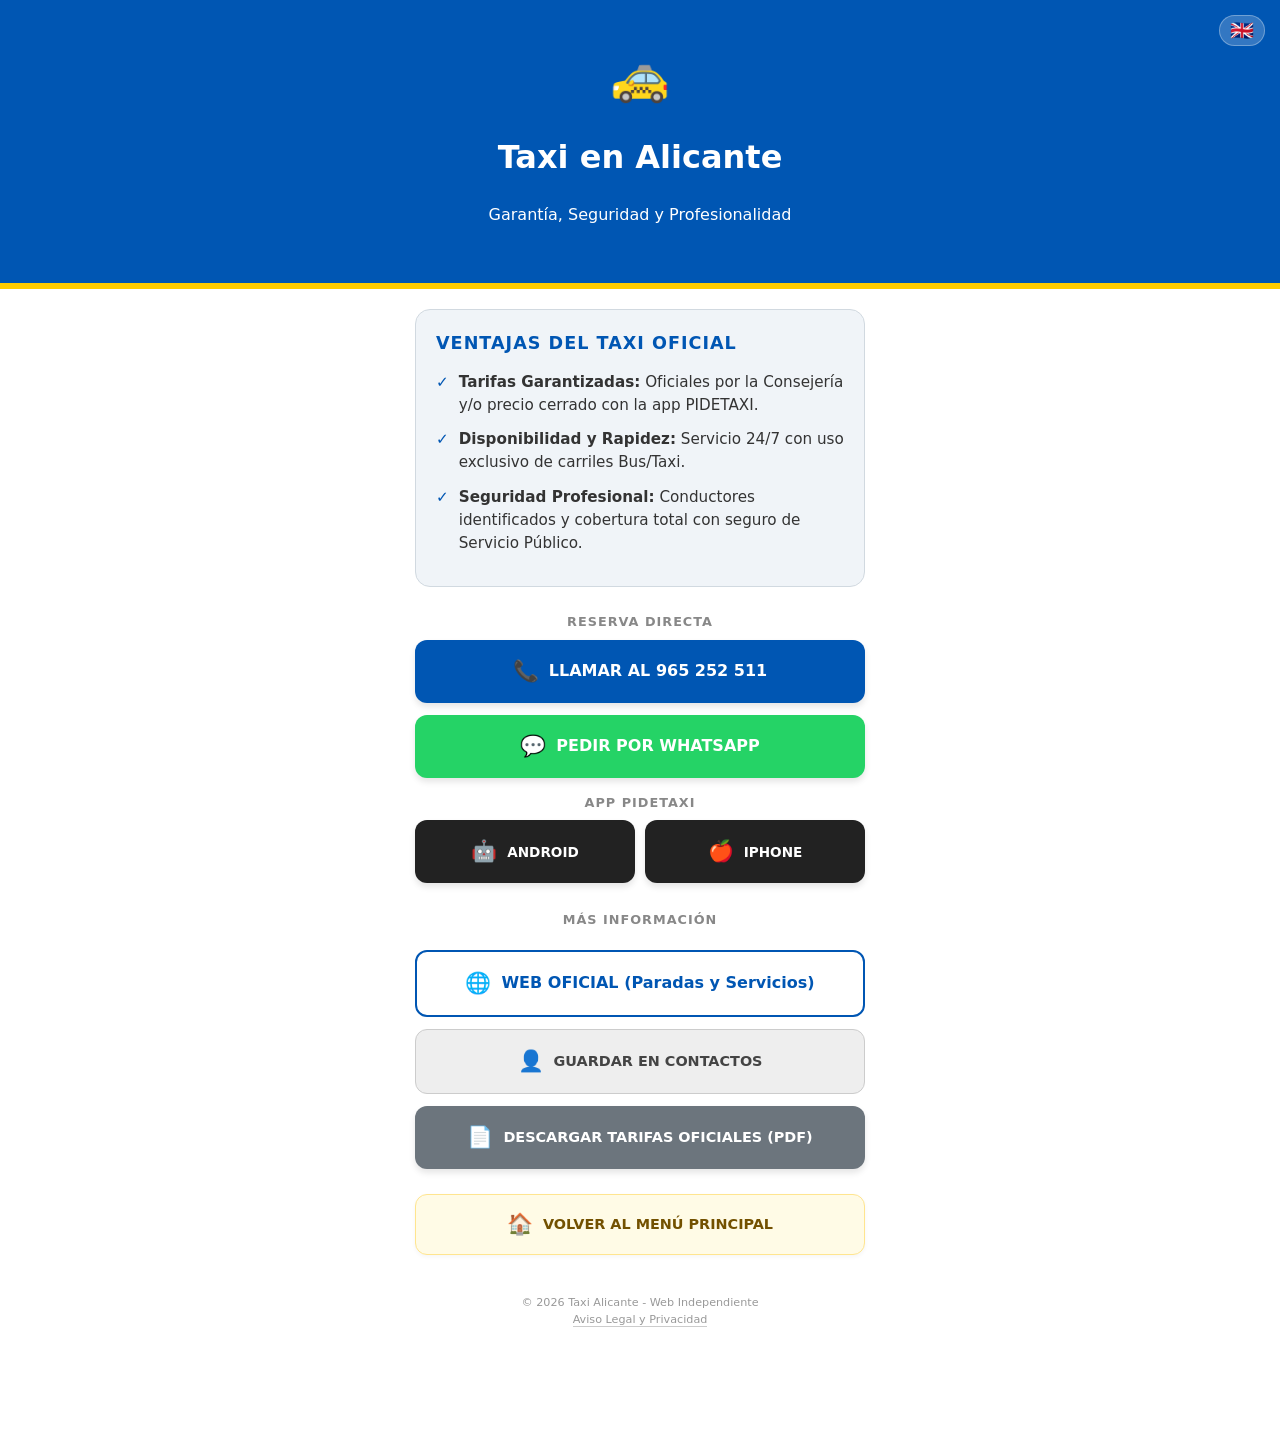
==== contacto/index.html @ 42f70512 "Update index.html" ====
<!DOCTYPE html>
<html lang="es">
<head>
    <meta charset="UTF-8">
    <meta name="viewport" content="width=device-width, initial-scale=1.0">
    
    <meta name="theme-color" content="#0056b3">
    <meta name="description" content="Servicio Oficial de Taxi en Alicante. Reserva directa por WhatsApp o Teléfono 24h. Consulta las tarifas oficiales vigentes.">
    <title>Servicio de Taxi en Alicante</title>
    <style>
        :root { --azul: #0056b3; --verde: #25D366; --negro: #222; --amarillo: #ffcc00; }
        html { scroll-behavior: smooth; }
        body { font-family: system-ui, -apple-system, sans-serif; margin: 0; text-align: center; background: #ffffff; color: #333; line-height: 1.5; }
        header { background: var(--azul); color: white; padding: 2.5rem 1rem; border-bottom: 6px solid var(--amarillo); position: relative; }
        .container { padding: 20px; max-width: 450px; margin: auto; }
        
        .ventajas { text-align: left; background: #f0f4f8; padding: 20px; border-radius: 15px; margin-bottom: 25px; border: 1px solid #d1d9e0; }
        .ventajas h2 { font-size: 1.1rem; margin-top: 0; color: var(--azul); text-transform: uppercase; letter-spacing: 1px; }
        .item { display: flex; align-items: flex-start; margin-bottom: 12px; font-size: 0.95rem; }
        .check { color: var(--azul); margin-right: 10px; font-weight: bold; }

        .btn { display: flex; align-items: center; justify-content: center; padding: 16px; margin-bottom: 12px; border-radius: 12px; text-decoration: none; font-weight: bold; color: white; box-shadow: 0 4px 6px rgba(0,0,0,0.1); transition: 0.2s; }
        .btn-tel { background: var(--azul); }
        .btn-ws { background: var(--verde); }
        .btn-app { background: var(--negro); font-size: 0.85rem; }
        .btn-web { background: #fff; color: var(--azul); border: 2px solid var(--azul); box-shadow: none; margin-top: 20px; }
        .btn-vcard { background: #eee; color: #444; box-shadow: none; border: 1px solid #ccc; font-size: 0.9rem; margin-top: 10px; }
        .btn-pdf { background: #6c757d; color: white; margin-top: 10px; font-size: 0.9rem; }
        .btn-pdf .icono { font-size: 1.3rem; }
        .app-grid { display: grid; grid-template-columns: 1fr 1fr; gap: 10px; }
        .icono { margin-right: 10px; font-size: 1.3rem; }
        .seccion-titulo { font-size: 0.8rem; text-transform: uppercase; color: #888; margin: 15px 0 8px 0; font-weight: bold; letter-spacing: 1px; }

        #btn-subir {
            position: fixed; bottom: 25px; right: 25px; background: var(--azul); color: white;
            width: 45px; height: 45px; border-radius: 50%; display: flex; align-items: center;
            justify-content: center; text-decoration: none; font-size: 1.2rem;
            box-shadow: 0 4px 10px rgba(0,0,0,0.3); z-index: 100; border: 2px solid white;
            opacity: 0; visibility: hidden; transition: 0.3s;
        }

        #btn-subir.mostrar { opacity: 1; visibility: visible; }

        .footer { font-size: 0.7rem; color: #999; margin-top: 40px; padding-bottom: 80px; }

        .idioma-float {
            position: absolute;
            top: 15px;
            right: 15px;
            background: rgba(255, 255, 255, 0.2);
            padding: 5px 10px;
            border-radius: 20px;
            text-decoration: none;
            font-size: 1.2rem;
            border: 1px solid rgba(255, 255, 255, 0.3);
            line-height: 1;
        }

        .btn-volver-menu {
            display: flex;
            align-items: center;
            justify-content: center;
            padding: 14px;
            margin-top: 25px;
            background-color: #fffbe6;
            color: #735100;
            border: 1px solid #ffe58f;
            border-radius: 12px;
            text-decoration: none;
            font-weight: bold;
            font-size: 0.9rem;
            box-shadow: 0 2px 4px rgba(0,0,0,0.04);
            transition: all 0.2s ease;
        }
        
        .btn-volver-menu:active {
            background-color: #fff1b8;
            transform: scale(0.98);
        }
        
    </style>

    <link rel="icon" type="image/png" sizes="512x512" href="android-chrome-512x512.png">
    <link rel="icon" type="image/png" sizes="192x192" href="android-chrome-192x192.png">

    <link rel="apple-touch-icon" sizes="180x180" href="apple-touch-icon.png">

    <link rel="icon" href="favicon.ico" type="image/x-icon">
    <link rel="icon" type="image/png" sizes="32x32" href="favicon-32x32.png">

    <link rel="icon" type="image/png" sizes="16x16" href="favicon-16x16.png">

    <link rel="manifest" href="/contacto/site.webmanifest">
    
</head>
<body>

<header id="inicio" style="position: relative;">
    <a href="en.html" class="idioma-float" title="Switch to English">🇬🇧</a>
    <div style="font-size: 3rem;">🚕</div>
    <h1>Taxi en Alicante</h1>
    <p>Garantía, Seguridad y Profesionalidad</p>
</header>

<div class="container">
    <div class="ventajas">
        <h2>Ventajas del Taxi Oficial</h2>
        <div class="item"><span class="check">✓</span> <span><b>Tarifas Garantizadas:</b> Oficiales por la Consejería y/o precio cerrado con la app PIDETAXI.</span></div>
        <div class="item"><span class="check">✓</span> <span><b>Disponibilidad y Rapidez:</b> Servicio 24/7 con uso exclusivo de carriles Bus/Taxi.</span></div>
        <div class="item"><span class="check">✓</span> <span><b>Seguridad Profesional:</b> Conductores identificados y cobertura total con seguro de Servicio Público.</span></div>
    </div>

    <div class="seccion-titulo">Reserva Directa</div>
    <a href="tel:+34965252511" class="btn btn-tel">
        <span class="icono">📞</span> LLAMAR AL 965 252 511
    </a>

    <a href="https://wa.me/34965252511?text=Hola,%20necesito%20un%20taxi" class="btn btn-ws">
        <span class="icono">💬</span> PEDIR POR WHATSAPP
    </a>

    <div class="seccion-titulo">App Pidetaxi</div>
    <div class="app-grid">
        <a href="https://play.google.com/store/apps/details?id=es.sooft.pidetaxi&hl=es" class="btn btn-app">
            <span class="icono">🤖</span> ANDROID
        </a>
        <a href="https://apps.apple.com/es/app/pidetaxi-pedir-taxi-en-espa%C3%B1a/id737441460" class="btn btn-app">
            <span class="icono">🍎</span> IPHONE
        </a>
    </div>

    <div class="seccion-titulo">Más Información</div>
    <a href="https://taxienalicante.com/" target="_blank" class="btn btn-web">
        <span class="icono">🌐</span> WEB OFICIAL (Paradas y Servicios)
    </a>

    <a href="radioteletaxi.vcf" class="btn btn-vcard">
        <span class="icono">👤</span> GUARDAR EN CONTACTOS
    </a>

    <a href="tarifas-oficiales-alicante.pdf" download class="btn btn-pdf">
        <span class="icono">📄</span> DESCARGAR TARIFAS OFICIALES (PDF)
    </a>

    <!-- BOTÓN NAVEGACIÓN A MENÚ PRINCIPAL -->
    <a href="https://taxi-alicante.github.io/" class="btn-volver-menu">
        <span class="icono">🏠</span> VOLVER AL MENÚ PRINCIPAL
    </a>
    
    <div class="footer">
        © <span id="year"></span> Taxi Alicante - Web Independiente<br>
        <a href="legal.html" style="color: #999; text-decoration: none; border-bottom: 1px solid #ccc;">Aviso Legal y Privacidad</a>
    </div>
</div>

<a href="#inicio" id="btn-subir" title="Subir">↑</a>

<script>
    const btnSubir = document.getElementById("btn-subir");

    // Función para el botón de subir
    window.onscroll = function() {
        if (document.body.scrollTop > 300 || document.documentElement.scrollTop > 300) {
            btnSubir.classList.add("mostrar");
        } else {
            btnSubir.classList.remove("mostrar");
        }
    };

    // Función para poner el año actual automáticamente
    document.getElementById("year").textContent = new Date().getFullYear();

    if ('serviceWorker' in navigator) {
        navigator.serviceWorker.register('/contacto/sw.js', { scope: '/contacto/' });
    }
</script>

</body>
</html>
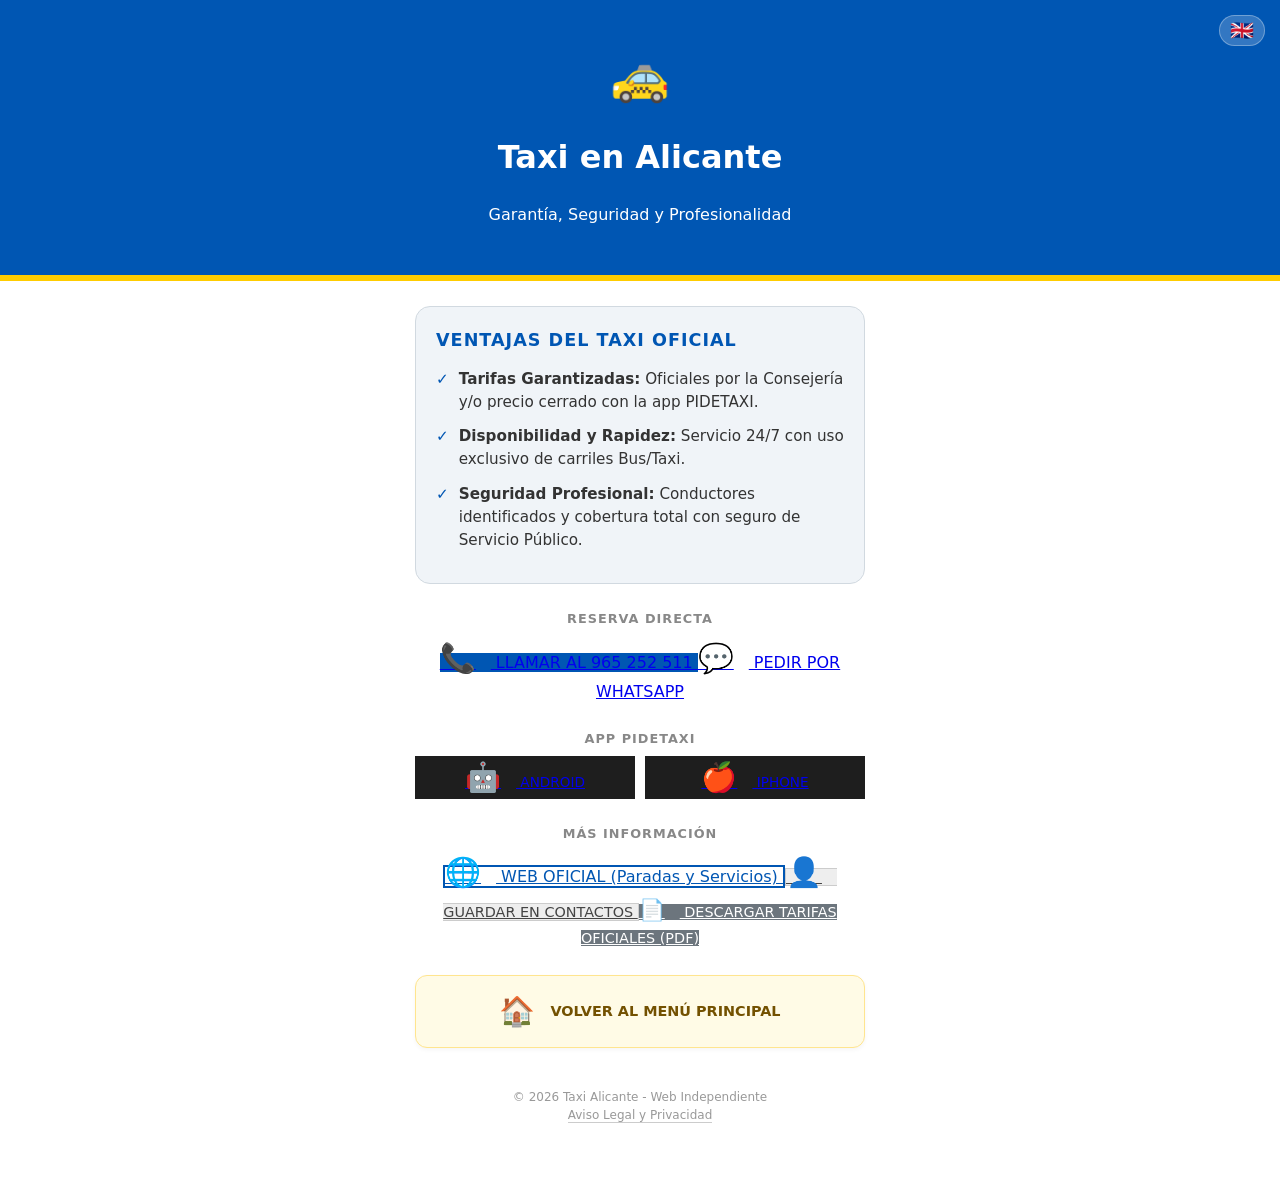
==== commit dc079705: "refactor: centralizar aviso legal en raiz (legal.html y legal-en.html) y limpiar subcarpetas" ====
--- a/contacto/index.html
+++ b/contacto/index.html
@@ -3,101 +3,28 @@
 <head>
     <meta charset="UTF-8">
     <meta name="viewport" content="width=device-width, initial-scale=1.0">
-    
     <meta name="theme-color" content="#0056b3">
     <meta name="description" content="Servicio Oficial de Taxi en Alicante. Reserva directa por WhatsApp o Teléfono 24h. Consulta las tarifas oficiales vigentes.">
-    <title>Servicio de Taxi en Alicante</title>
-    <style>
-        :root { --azul: #0056b3; --verde: #25D366; --negro: #222; --amarillo: #ffcc00; }
-        html { scroll-behavior: smooth; }
-        body { font-family: system-ui, -apple-system, sans-serif; margin: 0; text-align: center; background: #ffffff; color: #333; line-height: 1.5; }
-        header { background: var(--azul); color: white; padding: 2.5rem 1rem; border-bottom: 6px solid var(--amarillo); position: relative; }
-        .container { padding: 20px; max-width: 450px; margin: auto; }
-        
-        .ventajas { text-align: left; background: #f0f4f8; padding: 20px; border-radius: 15px; margin-bottom: 25px; border: 1px solid #d1d9e0; }
-        .ventajas h2 { font-size: 1.1rem; margin-top: 0; color: var(--azul); text-transform: uppercase; letter-spacing: 1px; }
-        .item { display: flex; align-items: flex-start; margin-bottom: 12px; font-size: 0.95rem; }
-        .check { color: var(--azul); margin-right: 10px; font-weight: bold; }
+    <title>Servicio de Taxi en Alicante - Contacto</title>
 
-        .btn { display: flex; align-items: center; justify-content: center; padding: 16px; margin-bottom: 12px; border-radius: 12px; text-decoration: none; font-weight: bold; color: white; box-shadow: 0 4px 6px rgba(0,0,0,0.1); transition: 0.2s; }
-        .btn-tel { background: var(--azul); }
-        .btn-ws { background: var(--verde); }
-        .btn-app { background: var(--negro); font-size: 0.85rem; }
-        .btn-web { background: #fff; color: var(--azul); border: 2px solid var(--azul); box-shadow: none; margin-top: 20px; }
-        .btn-vcard { background: #eee; color: #444; box-shadow: none; border: 1px solid #ccc; font-size: 0.9rem; margin-top: 10px; }
-        .btn-pdf { background: #6c757d; color: white; margin-top: 10px; font-size: 0.9rem; }
-        .btn-pdf .icono { font-size: 1.3rem; }
-        .app-grid { display: grid; grid-template-columns: 1fr 1fr; gap: 10px; }
-        .icono { margin-right: 10px; font-size: 1.3rem; }
-        .seccion-titulo { font-size: 0.8rem; text-transform: uppercase; color: #888; margin: 15px 0 8px 0; font-weight: bold; letter-spacing: 1px; }
+    <!-- Estilos unificados -->
+    <link rel="stylesheet" href="/css/estilos.css">
 
-        #btn-subir {
-            position: fixed; bottom: 25px; right: 25px; background: var(--azul); color: white;
-            width: 45px; height: 45px; border-radius: 50%; display: flex; align-items: center;
-            justify-content: center; text-decoration: none; font-size: 1.2rem;
-            box-shadow: 0 4px 10px rgba(0,0,0,0.3); z-index: 100; border: 2px solid white;
-            opacity: 0; visibility: hidden; transition: 0.3s;
-        }
+    <!-- Iconos y Favicons desde /img/ -->
+    <link rel="icon" type="image/x-icon" href="/img/favicon.ico">
+    <link rel="icon" type="image/png" sizes="16x16" href="/img/favicon-16x16.png">
+    <link rel="icon" type="image/png" sizes="32x32" href="/img/favicon-32x32.png">
+    <link rel="apple-touch-icon" sizes="180x180" href="/img/apple-touch-icon.png">
+    <link rel="manifest" href="/manifest.json">
 
-        #btn-subir.mostrar { opacity: 1; visibility: visible; }
-
-        .footer { font-size: 0.7rem; color: #999; margin-top: 40px; padding-bottom: 80px; }
-
-        .idioma-float {
-            position: absolute;
-            top: 15px;
-            right: 15px;
-            background: rgba(255, 255, 255, 0.2);
-            padding: 5px 10px;
-            border-radius: 20px;
-            text-decoration: none;
-            font-size: 1.2rem;
-            border: 1px solid rgba(255, 255, 255, 0.3);
-            line-height: 1;
-        }
-
-        .btn-volver-menu {
-            display: flex;
-            align-items: center;
-            justify-content: center;
-            padding: 14px;
-            margin-top: 25px;
-            background-color: #fffbe6;
-            color: #735100;
-            border: 1px solid #ffe58f;
-            border-radius: 12px;
-            text-decoration: none;
-            font-weight: bold;
-            font-size: 0.9rem;
-            box-shadow: 0 2px 4px rgba(0,0,0,0.04);
-            transition: all 0.2s ease;
-        }
-        
-        .btn-volver-menu:active {
-            background-color: #fff1b8;
-            transform: scale(0.98);
-        }
-        
-    </style>
-
-    <link rel="icon" type="image/png" sizes="512x512" href="android-chrome-512x512.png">
-    <link rel="icon" type="image/png" sizes="192x192" href="android-chrome-192x192.png">
-
-    <link rel="apple-touch-icon" sizes="180x180" href="apple-touch-icon.png">
-
-    <link rel="icon" href="favicon.ico" type="image/x-icon">
-    <link rel="icon" type="image/png" sizes="32x32" href="favicon-32x32.png">
-
-    <link rel="icon" type="image/png" sizes="16x16" href="favicon-16x16.png">
-
-    <link rel="manifest" href="/contacto/site.webmanifest">
-    
+    <!-- JS Principal -->
+    <script src="/js/main.js" defer></script>
 </head>
 <body>
 
-<header id="inicio" style="position: relative;">
-    <a href="en.html" class="idioma-float" title="Switch to English">🇬🇧</a>
-    <div style="font-size: 3rem;">🚕</div>
+<header id="inicio">
+    <a href="/contacto/index-en.html" class="idioma-float" title="Switch to English">🇬🇧</a>
+    <div style="font-size: 3rem; margin-bottom: 0.5rem;">🚕</div>
     <h1>Taxi en Alicante</h1>
     <p>Garantía, Seguridad y Profesionalidad</p>
 </header>
@@ -115,16 +42,16 @@
         <span class="icono">📞</span> LLAMAR AL 965 252 511
     </a>
 
-    <a href="https://wa.me/34965252511?text=Hola,%20necesito%20un%20taxi" class="btn btn-ws">
+    <a href="https://wa.me/34965252511?text=Hola,%20necesito%20un%20taxi" class="btn btn-ws" target="_blank">
         <span class="icono">💬</span> PEDIR POR WHATSAPP
     </a>
 
     <div class="seccion-titulo">App Pidetaxi</div>
     <div class="app-grid">
-        <a href="https://play.google.com/store/apps/details?id=es.sooft.pidetaxi&hl=es" class="btn btn-app">
+        <a href="https://play.google.com/store/apps/details?id=es.sooft.pidetaxi&hl=es" class="btn btn-app" target="_blank">
             <span class="icono">🤖</span> ANDROID
         </a>
-        <a href="https://apps.apple.com/es/app/pidetaxi-pedir-taxi-en-espa%C3%B1a/id737441460" class="btn btn-app">
+        <a href="https://apps.apple.com/es/app/pidetaxi-pedir-taxi-en-espa%C3%B1a/id737441460" class="btn btn-app" target="_blank">
             <span class="icono">🍎</span> IPHONE
         </a>
     </div>
@@ -134,46 +61,28 @@
         <span class="icono">🌐</span> WEB OFICIAL (Paradas y Servicios)
     </a>
 
-    <a href="radioteletaxi.vcf" class="btn btn-vcard">
+    <!-- Asumiendo que guardaremos los vCard en /vcard/ o mantendremos /vcard/radioteletaxi.vcf -->
+    <a href="/vcard/radioteletaxi.vcf" class="btn btn-vcard" download>
         <span class="icono">👤</span> GUARDAR EN CONTACTOS
     </a>
 
-    <a href="tarifas-oficiales-alicante.pdf" download class="btn btn-pdf">
+    <a href="/docs/tarifas-oficiales-alicante.pdf" download class="btn btn-pdf">
         <span class="icono">📄</span> DESCARGAR TARIFAS OFICIALES (PDF)
     </a>
 
-    <!-- BOTÓN NAVEGACIÓN A MENÚ PRINCIPAL -->
-    <a href="https://taxi-alicante.github.io/" class="btn-volver-menu">
+    <!-- BOTÓN DE VOLVER AL MENÚ PRINCIPAL -->
+    <a href="/index.html" class="btn-volver-menu">
         <span class="icono">🏠</span> VOLVER AL MENÚ PRINCIPAL
     </a>
     
     <div class="footer">
         © <span id="year"></span> Taxi Alicante - Web Independiente<br>
-        <a href="legal.html" style="color: #999; text-decoration: none; border-bottom: 1px solid #ccc;">Aviso Legal y Privacidad</a>
+        <a href="/legal.html" style="color: #999; text-decoration: none; border-bottom: 1px solid #ccc;">Aviso Legal y Privacidad</a>
     </div>
 </div>
 
+<!-- BOTÓN DE SUBIR -->
 <a href="#inicio" id="btn-subir" title="Subir">↑</a>
 
-<script>
-    const btnSubir = document.getElementById("btn-subir");
-
-    // Función para el botón de subir
-    window.onscroll = function() {
-        if (document.body.scrollTop > 300 || document.documentElement.scrollTop > 300) {
-            btnSubir.classList.add("mostrar");
-        } else {
-            btnSubir.classList.remove("mostrar");
-        }
-    };
-
-    // Función para poner el año actual automáticamente
-    document.getElementById("year").textContent = new Date().getFullYear();
-
-    if ('serviceWorker' in navigator) {
-        navigator.serviceWorker.register('/contacto/sw.js', { scope: '/contacto/' });
-    }
-</script>
-
 </body>
-</html>
+</html>
--- a/css/estilos.css
+++ b/css/estilos.css
@@ -0,0 +1,384 @@
+/* ==========================================
+   ESTILOS GENERALES Y PORTAL (HUB)
+   ========================================== */
+:root { 
+    --azul: #0056b3; 
+    --amarillo: #ffcc00; 
+    --negro: #1e1e1e;
+    --btc: #F7931A; 
+}
+
+html { 
+    scroll-behavior: smooth; 
+}
+
+body { 
+    font-family: system-ui, -apple-system, sans-serif; 
+    margin: 0; 
+    text-align: center; 
+    background: #ffffff; 
+    color: #333; 
+    line-height: 1.5; 
+}
+
+header { 
+    background: var(--azul); 
+    color: white; 
+    padding: 2.5rem 1rem 2rem 1rem; 
+    border-bottom: 6px solid var(--amarillo); 
+    position: relative; 
+}
+
+.container { 
+    padding: 25px 20px; 
+    max-width: 450px; 
+    margin: auto; 
+}
+
+.subtitulo {
+    font-size: 0.95rem;
+    color: #555;
+    margin-bottom: 25px;
+    font-weight: 500;
+}
+
+/* Botones principales tipo Hub */
+.btn-hub { 
+    display: flex; 
+    align-items: center; 
+    justify-content: flex-start; 
+    padding: 18px 20px; 
+    margin-bottom: 16px; 
+    border-radius: 14px; 
+    text-decoration: none; 
+    font-weight: bold; 
+    box-shadow: 0 4px 6px rgba(0,0,0,0.1); 
+    transition: 0.2s;
+    text-align: left;
+}
+
+.btn-hub:active { 
+    transform: scale(0.98); 
+}
+
+.btn-contacto { 
+    background: var(--azul); 
+    color: white;
+    border-left: 6px solid var(--amarillo);
+}
+.btn-contacto .titulo-btn { color: #ffffff; }
+.btn-contacto .desc-btn { color: #f0f0f0; }
+
+.btn-pagos { 
+    background: var(--negro); 
+    color: white;
+    border: 1px solid #333333;
+    border-left: 6px solid var(--btc); 
+}
+.btn-pagos .titulo-btn { color: #ffffff; }
+.btn-pagos .desc-btn { color: #ffcc00; opacity: 1; }
+
+.icono { 
+    font-size: 1.8rem; 
+    margin-right: 15px; 
+    flex-shrink: 0;
+}
+
+.texto-btn { 
+    display: flex; 
+    flex-direction: column; 
+}
+
+.titulo-btn { 
+    font-size: 1.05rem; 
+    line-height: 1.2; 
+}
+
+.desc-btn { 
+    font-size: 0.78rem; 
+    font-weight: normal; 
+    margin-top: 4px; 
+}
+
+/* Selector de idioma flotante */
+.idioma-float {
+    position: absolute;
+    top: 15px;
+    right: 15px;
+    background: rgba(255, 255, 255, 0.2);
+    padding: 5px 10px;
+    border-radius: 20px;
+    text-decoration: none;
+    font-size: 1.2rem;
+    border: 1px solid rgba(255, 255, 255, 0.3);
+    line-height: 1;
+    color: white;
+}
+
+.btn-volver-menu:active {
+    background-color: #e0e0e0;
+}
+
+/* Pie de página */
+.footer { 
+    font-size: 0.75rem; 
+    color: #999; 
+    margin-top: 40px; 
+    padding-bottom: 40px; 
+}
+
+/* ==========================================
+   SECCIÓN: MÉTODOS DE PAGO Y ACORDEONES
+   ========================================== */
+.bienvenida { 
+    text-align: left; 
+    background: #f0f4f8; 
+    padding: 20px; 
+    border-radius: 15px; 
+    margin-bottom: 25px; 
+    border: 1px solid #d1d9e0; 
+}
+
+.bienvenida h2 { 
+    font-size: 1.1rem; 
+    margin-top: 0; 
+    color: var(--azul); 
+    text-transform: uppercase; 
+    letter-spacing: 1px; 
+}
+
+.item { 
+    display: flex; 
+    align-items: flex-start; 
+    margin-bottom: 12px; 
+    font-size: 0.95rem; 
+}
+
+.check { 
+    color: var(--azul); 
+    margin-right: 10px; 
+    font-weight: bold; 
+}
+
+/* Acordeón HTML <details> */
+details { 
+    margin-bottom: 12px; 
+    width: 100%; 
+    text-align: left; 
+}
+
+details summary { 
+    list-style: none; 
+    list-style-type: none; 
+}
+
+details summary::-webkit-details-marker { 
+    display: none; 
+}
+
+.btn-summary { 
+    display: flex; 
+    align-items: center; 
+    justify-content: center; 
+    padding: 16px; 
+    border-radius: 12px; 
+    font-weight: bold; 
+    color: white; 
+    box-shadow: 0 4px 6px rgba(0,0,0,0.1); 
+    cursor: pointer; 
+    user-select: none; 
+    transition: 0.2s; 
+}
+
+.btn-clasico { background: var(--azul); }
+.btn-bitcoin { background: var(--btc); }
+
+.seccion-titulo { 
+    font-size: 0.8rem; 
+    text-transform: uppercase; 
+    color: #888; 
+    margin: 25px 0 8px 0; 
+    font-weight: bold; 
+    letter-spacing: 1px; 
+    text-align: center; 
+}
+
+.info-desplegada { 
+    background: #f9f9f9; 
+    padding: 20px; 
+    border-radius: 0 0 12px 12px; 
+    border: 1px solid #eee; 
+    border-top: none; 
+    margin-top: -4px; 
+    box-shadow: inset 0 2px 4px rgba(0,0,0,0.05); 
+    font-size: 0.95rem; 
+}
+
+.info-desplegada p { margin: 0 0 12px 0; }
+.info-desplegada ul { margin: 0; padding-left: 20px; }
+.info-desplegada li { margin-bottom: 8px; }
+
+.subtitulo-cripto { 
+    font-weight: bold; 
+    color: var(--btc); 
+    margin-top: 15px; 
+    display: block; 
+    text-transform: uppercase; 
+    font-size: 0.85rem; 
+    letter-spacing: 0.5px; 
+}
+
+.wallet-tag { 
+    display: inline-block; 
+    background: #e2e8f0; 
+    color: #4a5568; 
+    padding: 3px 8px; 
+    border-radius: 6px; 
+    font-size: 0.8rem; 
+    font-weight: bold; 
+    margin-right: 4px; 
+    margin-top: 5px; 
+}
+
+.btn-volver-menu {
+    display: flex;
+    align-items: center;
+    justify-content: center;
+    padding: 14px;
+    margin-top: 25px;
+    background-color: #fffbe6;
+    color: #735100;
+    border: 1px solid #ffe58f;
+    border-radius: 12px;
+    text-decoration: none;
+    font-weight: bold;
+    font-size: 0.9rem;
+    box-shadow: 0 2px 4px rgba(0,0,0,0.04);
+    transition: all 0.2s ease;
+}
+
+.btn-volver-menu:active {
+    background-color: #fff1b8;
+    transform: scale(0.98);
+}
+
+/* Botón flotante para volver arriba */
+#btn-subir {
+    position: fixed;
+    bottom: 25px;
+    right: 25px;
+    background: var(--azul);
+    color: white;
+    width: 45px;
+    height: 45px;
+    border-radius: 50%;
+    display: flex;
+    align-items: center;
+    justify-content: center;
+    text-decoration: none;
+    font-size: 1.2rem;
+    box-shadow: 0 4px 10px rgba(0,0,0,0.3);
+    z-index: 100;
+    border: 2px solid white;
+    opacity: 0;
+    visibility: hidden;
+    transition: 0.3s;
+}
+
+#btn-subir.mostrar {
+    opacity: 1;
+    visibility: visible;
+}
+
+/* Bloque Whitepaper Bitcoin */
+.whitepaper-box {
+    background: #ffffff;
+    border: 1px solid #e2e8f0;
+    border-radius: 10px;
+    padding: 12px;
+    margin-top: 20px;
+    text-align: left;
+}
+
+.btn-wp-single {
+    display: flex;
+    align-items: center;
+    justify-content: center;
+    background: #f7fafc;
+    color: #2d3748;
+    border: 1px solid #cbd5e0;
+    padding: 10px;
+    border-radius: 8px;
+    font-size: 0.85rem;
+    font-weight: bold;
+    text-decoration: none;
+    transition: all 0.2s ease;
+    margin-top: 8px;
+}
+
+.btn-wp-single:active {
+    background: #edf2f7;
+    transform: scale(0.98);
+}
+
+/* ==========================================
+   SECCIÓN: CONTACTO Y RESERVAS
+   ========================================== */
+.ventajas { 
+    text-align: left; 
+    background: #f0f4f8; 
+    padding: 20px; 
+    border-radius: 15px; 
+    margin-bottom: 25px; 
+    border: 1px solid #d1d9e0; 
+}
+
+.ventajas h2 { 
+    font-size: 1.1rem; 
+    margin-top: 0; 
+    color: var(--azul); 
+    text-transform: uppercase; 
+    letter-spacing: 1px; 
+}
+
+.btn-tel { background: var(--azul); }
+.btn-ws { background: var(--verde); }
+.btn-app { background: var(--negro); font-size: 0.85rem; }
+.btn-web { background: #fff; color: var(--azul); border: 2px solid var(--azul); box-shadow: none; margin-top: 20px; }
+.btn-vcard { background: #eee; color: #444; box-shadow: none; border: 1px solid #ccc; font-size: 0.9rem; margin-top: 10px; }
+.btn-pdf { background: #6c757d; color: white; margin-top: 10px; font-size: 0.9rem; }
+.btn-pdf .icono { font-size: 1.3rem; }
+
+.app-grid { 
+    display: grid; 
+    grid-template-columns: 1fr 1fr; 
+    gap: 10px; 
+}
+
+/* ==========================================
+   SECCIÓN: AVISO LEGAL Y PRIVACIDAD
+   ========================================== */
+.container-legal {
+    padding: 20px;
+    max-width: 650px;
+    margin: auto;
+    text-align: left;
+}
+
+.container-legal h2 {
+    color: var(--azul);
+    font-size: 1.15rem;
+    margin-top: 1.8rem;
+    border-bottom: 1px solid #eee;
+    padding-bottom: 5px;
+}
+
+.container-legal p, 
+.container-legal li {
+    font-size: 0.95rem;
+    line-height: 1.6;
+}
+
+.container-legal ul {
+    padding-left: 20px;
+}
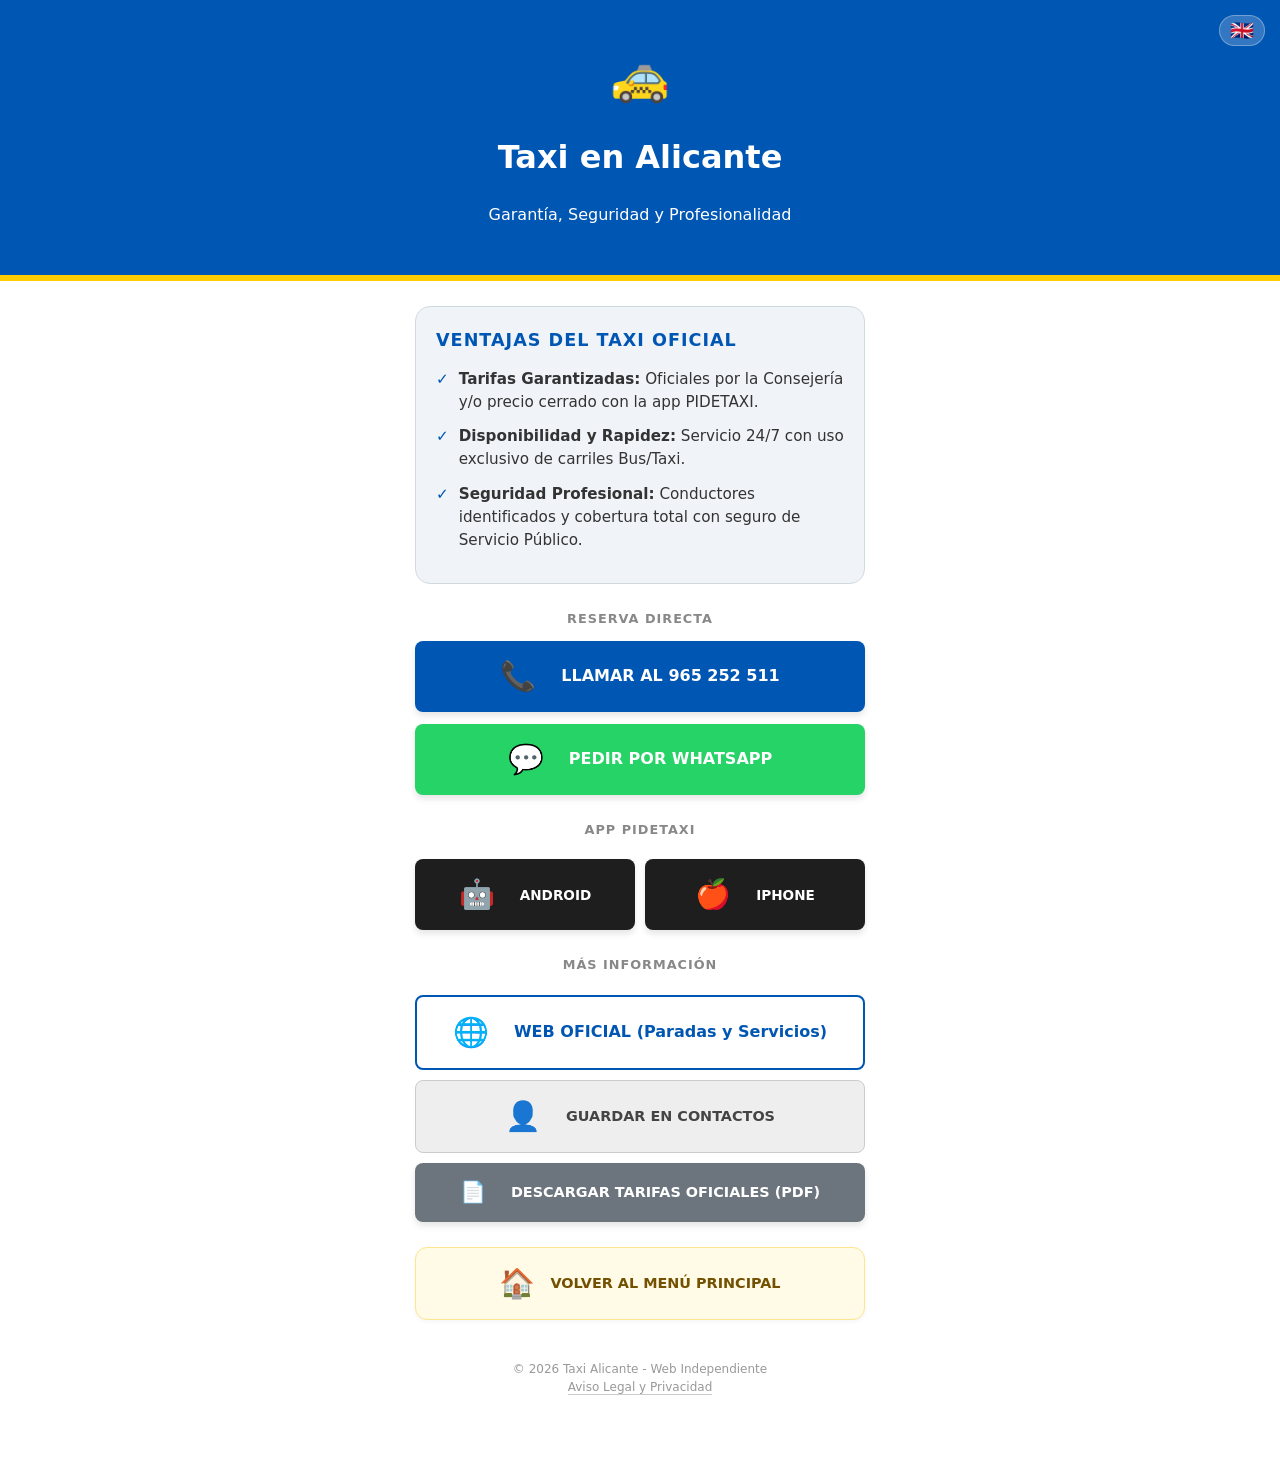
==== commit 3dd667c6: "Limpieza de estilos en línea y unificación de clases CSS" ====
--- a/contacto/index.html
+++ b/contacto/index.html
@@ -24,7 +24,7 @@
 
 <header id="inicio">
     <a href="/contacto/index-en.html" class="idioma-float" title="Switch to English">🇬🇧</a>
-    <div style="font-size: 3rem; margin-bottom: 0.5rem;">🚕</div>
+    <div class="header-icono">🚕</div>
     <h1>Taxi en Alicante</h1>
     <p>Garantía, Seguridad y Profesionalidad</p>
 </header>
@@ -77,7 +77,7 @@
     
     <div class="footer">
         © <span id="year"></span> Taxi Alicante - Web Independiente<br>
-        <a href="/legal.html" style="color: #999; text-decoration: none; border-bottom: 1px solid #ccc;">Aviso Legal y Privacidad</a>
+        <a href="/legal.html" class="enlace-footer">Aviso Legal y Privacidad</a>
     </div>
 </div>
 
--- a/css/estilos.css
+++ b/css/estilos.css
@@ -125,6 +125,7 @@
     color: #999; 
     margin-top: 40px; 
     padding-bottom: 40px; 
+    text-align: center;
 }
 
 /* ==========================================
@@ -300,6 +301,10 @@
     text-align: left;
 }
 
+.whitepaper-box .subtitulo-cripto:first-child {
+    margin-top: 0;
+}
+
 .btn-wp-single {
     display: flex;
     align-items: center;
@@ -321,6 +326,28 @@
     transform: scale(0.98);
 }
 
+.btn-sats {
+    display: flex;
+    align-items: center;
+    justify-content: center;
+    padding: 14px;
+    border-radius: 10px;
+    font-weight: bold;
+    color: white;
+    background: var(--btc);
+    text-decoration: none;
+    box-shadow: 0 2px 4px rgba(0,0,0,0.1);
+    margin: 15px 0 20px 0;
+    font-size: 0.9rem;
+    text-transform: uppercase;
+    letter-spacing: 0.5px;
+}
+
+.lista-titulo {
+    margin-top: 15px;
+    margin-bottom: 5px;
+}
+
 /* ==========================================
    SECCIÓN: CONTACTO Y RESERVAS
    ========================================== */
@@ -336,19 +363,48 @@
 .ventajas h2 { 
     font-size: 1.1rem; 
     margin-top: 0; 
-    color: var(--azul); 
+    color: var(--azul, #0056b3); 
     text-transform: uppercase; 
     letter-spacing: 1px; 
 }
 
-.btn-tel { background: var(--azul); }
-.btn-ws { background: var(--verde); }
-.btn-app { background: var(--negro); font-size: 0.85rem; }
-.btn-web { background: #fff; color: var(--azul); border: 2px solid var(--azul); box-shadow: none; margin-top: 20px; }
+/* Estilo base compartido para dar forma, relleno y SEPARACIÓN a todos los botones */
+.btn-tel, .btn-ws, .btn-app, .btn-web, .btn-vcard, .btn-pdf {
+    display: flex;
+    align-items: center;
+    justify-content: center;
+    gap: 10px;
+    width: 100%;
+    padding: 14px 20px;
+    margin-top: 12px; /* <-- Separa los botones verticalmente */
+    border-radius: 8px;
+    font-size: 1rem;
+    font-weight: bold;
+    text-decoration: none;
+    text-align: center;
+    box-sizing: border-box;
+    color: #ffffff;
+    border: none;
+    cursor: pointer;
+    box-shadow: 0 4px 6px rgba(0, 0, 0, 0.1);
+    transition: transform 0.15s ease, opacity 0.15s ease;
+}
+
+.btn-tel:hover, .btn-ws:hover, .btn-app:hover, .btn-web:hover, .btn-vcard:hover, .btn-pdf:hover {
+    opacity: 0.92;
+    transform: translateY(-2px);
+}
+
+/* Modificadores de color e individuales */
+.btn-tel { background: var(--azul, #0056b3); }
+.btn-ws { background: var(--verde, #25d366); }
+.btn-app { background: var(--negro, #222222); font-size: 0.85rem; }
+.btn-web { background: #fff; color: var(--azul, #0056b3); border: 2px solid var(--azul, #0056b3); box-shadow: none; margin-top: 20px; }
 .btn-vcard { background: #eee; color: #444; box-shadow: none; border: 1px solid #ccc; font-size: 0.9rem; margin-top: 10px; }
 .btn-pdf { background: #6c757d; color: white; margin-top: 10px; font-size: 0.9rem; }
 .btn-pdf .icono { font-size: 1.3rem; }
 
+/* Distribución en rejilla para Android / iPhone */
 .app-grid { 
     display: grid; 
     grid-template-columns: 1fr 1fr; 
@@ -381,4 +437,24 @@
 
 .container-legal ul {
     padding-left: 20px;
-}+}
+
+.btn-volver { 
+  display: inline-block; 
+  margin-top: 2rem; 
+  color: #0056b3; 
+  text-decoration: none; 
+  font-weight: bold; 
+  border-bottom: 2px solid #0056b3; 
+}
+
+.enlace-footer {
+    color: #999;
+    text-decoration: none;
+    border-bottom: 1px solid #ccc;
+}
+
+.header-icono {
+    font-size: 3rem;
+    margin-bottom: 0.5rem;
+}
